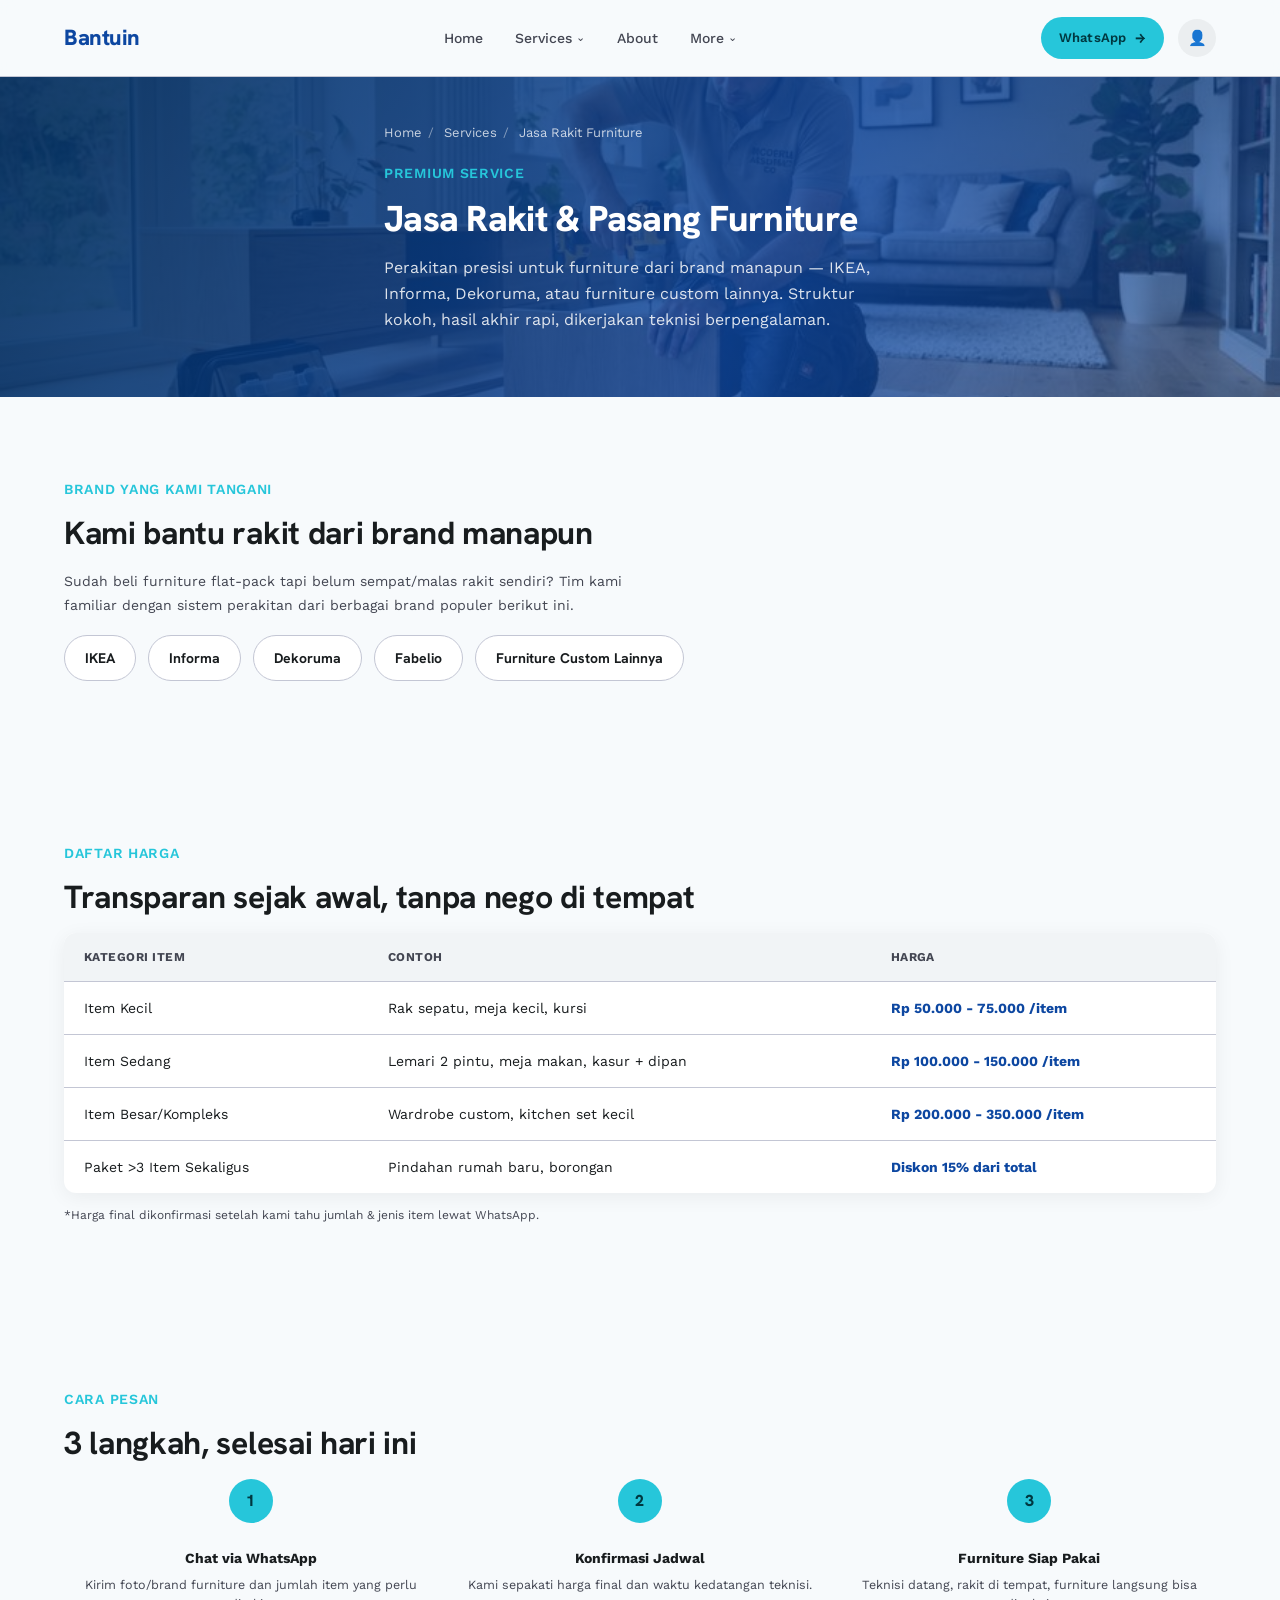
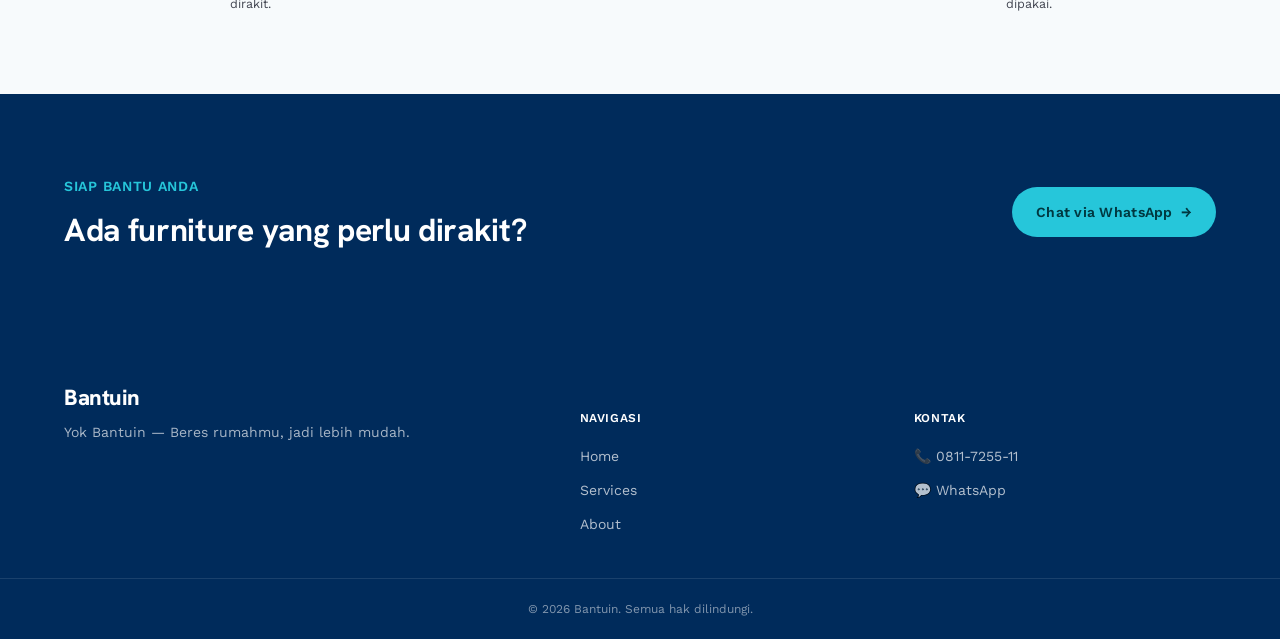
==== jasa-rakit.html @ ec438cc6 "Add files via upload" ====
<!DOCTYPE html>
<html lang="id">
<head>
<meta charset="UTF-8" />
<meta name="viewport" content="width=device-width, initial-scale=1.0" />
<title>Jasa Rakit Furniture — Bantuin</title>
<link rel="preconnect" href="https://fonts.googleapis.com" />
<link rel="preconnect" href="https://fonts.gstatic.com" crossorigin />
<link href="https://fonts.googleapis.com/css2?family=Hanken+Grotesk:wght@600;700;800&family=Work+Sans:wght@400;500;600&display=swap" rel="stylesheet" />
<link rel="stylesheet" href="css/style.css" />
</head>
<body>

<header class="header">
  <div class="container header-inner">
    <a href="index.html" class="logo">Bantuin</a>
    <nav class="nav">
      <a href="index.html#home">Home</a>
      <div class="nav-item has-dropdown">
        <a href="index.html#services">Services <span class="chev">⌄</span></a>
        <div class="dropdown-menu">
          <a href="jasa-rakit.html">🪑 Jasa Rakit</a>
          <a href="servis-ac.html">❄️ Servis AC</a>
          <a href="serba-bisa.html">🔧 Serba Bisa</a>
        </div>
      </div>
      <a href="index.html#about">About</a>
      <div class="nav-more">
        More <span class="chev">⌄</span>
      </div>
    </nav>
    <div class="header-actions">
      <a class="btn btn-wa" href="https://wa.me/62811725511" target="_blank" rel="noopener">
        WhatsApp <span class="arrow">→</span>
      </a>
      <a class="icon-btn" href="#" aria-label="Akun">👤</a>
    </div>
  </div>
</header>

<main>

  <section class="page-hero">
    <div class="page-hero-bg">
      <img src="images/rakit-furniture.jpg" alt="Teknisi Bantuin merakit furniture" />
      <div class="overlay"></div>
    </div>
    <div class="container page-hero-inner">
      <div class="breadcrumb">
        <a href="index.html">Home</a><span class="sep">/</span>
        <a href="index.html#services">Services</a><span class="sep">/</span>
        Jasa Rakit Furniture
      </div>
      <span class="eyebrow eyebrow-light">Premium Service</span>
      <h1 class="page-hero-title">Jasa Rakit &amp; Pasang Furniture</h1>
      <p class="page-hero-sub">
        Perakitan presisi untuk furniture dari brand manapun — IKEA, Informa, Dekoruma,
        atau furniture custom lainnya. Struktur kokoh, hasil akhir rapi, dikerjakan teknisi berpengalaman.
      </p>
    </div>
  </section>

  <div class="container">

    <section class="section">
      <span class="eyebrow">Brand yang Kami Tangani</span>
      <h2 class="section-title">Kami bantu rakit dari brand manapun</h2>
      <p style="font-size:14px; color:var(--on-surface-variant); max-width:560px; margin-bottom:0;">
        Sudah beli furniture flat-pack tapi belum sempat/malas rakit sendiri? Tim kami familiar
        dengan sistem perakitan dari berbagai brand populer berikut ini.
      </p>
      <div class="brand-row">
        <span class="brand-chip">IKEA</span>
        <span class="brand-chip">Informa</span>
        <span class="brand-chip">Dekoruma</span>
        <span class="brand-chip">Fabelio</span>
        <span class="brand-chip">Furniture Custom Lainnya</span>
      </div>
    </section>

    <section class="section">
      <span class="eyebrow">Daftar Harga</span>
      <h2 class="section-title">Transparan sejak awal, tanpa nego di tempat</h2>
      <table class="price-table">
        <thead>
          <tr>
            <th>Kategori Item</th>
            <th>Contoh</th>
            <th>Harga</th>
          </tr>
        </thead>
        <tbody>
          <tr>
            <td>Item Kecil</td>
            <td>Rak sepatu, meja kecil, kursi</td>
            <td class="price">Rp 50.000 - 75.000 /item</td>
          </tr>
          <tr>
            <td>Item Sedang</td>
            <td>Lemari 2 pintu, meja makan, kasur + dipan</td>
            <td class="price">Rp 100.000 - 150.000 /item</td>
          </tr>
          <tr>
            <td>Item Besar/Kompleks</td>
            <td>Wardrobe custom, kitchen set kecil</td>
            <td class="price">Rp 200.000 - 350.000 /item</td>
          </tr>
          <tr>
            <td>Paket &gt;3 Item Sekaligus</td>
            <td>Pindahan rumah baru, borongan</td>
            <td class="price">Diskon 15% dari total</td>
          </tr>
        </tbody>
      </table>
      <p style="font-size:12px; color:var(--on-surface-variant); margin-top:10px;">
        *Harga final dikonfirmasi setelah kami tahu jumlah &amp; jenis item lewat WhatsApp.
      </p>
    </section>

    <section class="section">
      <span class="eyebrow">Cara Pesan</span>
      <h2 class="section-title">3 langkah, selesai hari ini</h2>
      <div class="step-row">
        <div class="step-item">
          <div class="step-circle">1</div>
          <h5>Chat via WhatsApp</h5>
          <p>Kirim foto/brand furniture dan jumlah item yang perlu dirakit.</p>
        </div>
        <div class="step-item">
          <div class="step-circle">2</div>
          <h5>Konfirmasi Jadwal</h5>
          <p>Kami sepakati harga final dan waktu kedatangan teknisi.</p>
        </div>
        <div class="step-item">
          <div class="step-circle">3</div>
          <h5>Furniture Siap Pakai</h5>
          <p>Teknisi datang, rakit di tempat, furniture langsung bisa dipakai.</p>
        </div>
      </div>
    </section>

  </div>

    <section class="section cta-final">
      <div class="container cta-final-inner">
        <div>
          <span class="eyebrow eyebrow-light">Siap Bantu Anda</span>
          <h2 class="section-title cta-final-title">Ada furniture yang perlu dirakit?</h2>
        </div>
        <a class="btn btn-primary" href="https://wa.me/62811725511?text=Halo%20Bantuin%2C%20saya%20mau%20tanya%20jasa%20rakit%20furniture" target="_blank" rel="noopener">
          Chat via WhatsApp <span class="arrow">→</span>
        </a>
      </div>
    </section>

</main>

<footer class="footer">
  <div class="container footer-inner">
    <div class="footer-brand">
      <div class="logo logo-footer">Bantuin</div>
      <p>Yok Bantuin — Beres rumahmu, jadi lebih mudah.</p>
    </div>
    <div class="footer-col">
      <h5>Navigasi</h5>
      <a href="index.html#home">Home</a>
      <a href="index.html#services">Services</a>
      <a href="index.html#about">About</a>
    </div>
    <div class="footer-col">
      <h5>Kontak</h5>
      <a href="tel:+62811725511">📞 0811-7255-11</a>
      <a href="https://wa.me/62811725511">💬 WhatsApp</a>
    </div>
  </div>
  <div class="footer-bottom">© 2026 Bantuin. Semua hak dilindungi.</div>
</footer>

</body>
</html>
---- css/style.css ----
:root {
  /* ---- Warna (dari DESIGN.md, prose brand section) ---- */
  --primary: #0D47A1;
  --primary-dark: #002B5B;
  --on-primary: #ffffff;
  --secondary: #26C6DA;
  --on-secondary: #003840;
  --tertiary: #002B5B;
  --on-tertiary: #ffffff;
  --neutral: #F4F7F9;

  /* ---- Surface tokens (dari YAML) ---- */
  --surface: #f7fafc;
  --surface-container-lowest: #ffffff;
  --surface-container-low: #f1f4f6;
  --surface-container: #ebeef0;
  --surface-container-high: #e5e9eb;
  --on-surface: #181c1e;
  --on-surface-variant: #434652;
  --outline: #737783;
  --outline-variant: #c3c6d4;

  /* ---- Radius (dari YAML) ---- */
  --radius-sm: 0.25rem;
  --radius: 0.5rem;
  --radius-md: 0.75rem;
  --radius-lg: 1rem;
  --radius-xl: 1.5rem;
  --radius-full: 9999px;

  /* ---- Spacing (dari YAML) ---- */
  --container-max: 1280px;
  --gutter: 24px;
  --margin-desktop: 64px;
  --margin-mobile: 20px;
  --section-gap: 80px;
  --card-padding: 32px;
}

* { box-sizing: border-box; }
html { scroll-behavior: smooth; }
body {
  margin: 0;
  background: var(--surface);
  color: var(--on-surface);
  font-family: "Work Sans", sans-serif;
  font-size: 16px;
  line-height: 24px;
}
a { text-decoration: none; color: inherit; }
h1, h2, h3 { font-family: "Hanken Grotesk", sans-serif; margin: 0; }
p { margin: 0; }

.container {
  max-width: var(--container-max);
  margin: 0 auto;
  padding: 0 var(--margin-mobile);
}
@media (min-width: 900px) {
  .container { padding: 0 var(--margin-desktop); }
}

/* ---------- Eyebrow / label ---------- */
.eyebrow {
  display: inline-block;
  font-family: "Work Sans", sans-serif;
  font-size: 14px;
  font-weight: 600;
  letter-spacing: 0.05em;
  text-transform: uppercase;
  color: var(--secondary);
  margin-bottom: 12px;
}
.eyebrow-light { color: var(--secondary); }

.accent { color: var(--secondary); }

.section-title {
  font-size: 32px;
  font-weight: 700;
  line-height: 40px;
  letter-spacing: -0.01em;
  color: var(--on-surface);
  margin-bottom: 16px;
  max-width: 640px;
}

/* ---------- Buttons ---------- */
.btn {
  display: inline-flex;
  align-items: center;
  gap: 8px;
  padding: 13px 24px;
  border-radius: var(--radius-full);
  font-family: "Work Sans", sans-serif;
  font-weight: 600;
  font-size: 14px;
  letter-spacing: 0.02em;
  white-space: nowrap;
  border: none;
  cursor: pointer;
}
.btn-primary {
  background: var(--secondary);
  color: var(--on-secondary);
}
.btn-primary:hover { filter: brightness(0.95); }
.btn-outline-light {
  background: transparent;
  border: 1.5px solid rgba(255,255,255,0.5);
  color: #fff;
}
.btn-outline-light:hover { background: rgba(255,255,255,0.1); }
.btn-wa {
  background: var(--secondary);
  color: var(--on-secondary);
  padding: 9px 18px;
  font-size: 13px;
}
.icon-btn {
  width: 38px; height: 38px;
  border-radius: 50%;
  background: var(--surface-container);
  display: flex; align-items: center; justify-content: center;
  font-size: 15px;
}
.arrow { font-size: 14px; }
.chev { font-size: 11px; }

/* ---------- Header ---------- */
.header {
  position: sticky;
  top: 0;
  z-index: 100;
  background: rgba(247, 250, 252, 0.9);
  backdrop-filter: blur(8px);
  border-bottom: 1px solid var(--outline-variant);
}
.header-inner {
  display: flex;
  align-items: center;
  justify-content: space-between;
  height: 76px;
  gap: 20px;
}
.logo {
  font-family: "Hanken Grotesk", sans-serif;
  font-weight: 800;
  font-size: 22px;
  color: var(--primary);
  letter-spacing: -0.02em;
}
.nav {
  display: flex;
  align-items: center;
  gap: 32px;
  font-size: 14px;
  font-weight: 500;
  color: var(--on-surface-variant);
}
.nav-item { position: relative; }
.nav-item > a { display: flex; align-items: center; gap: 4px; }
.dropdown-menu {
  position: absolute;
  top: calc(100% + 14px);
  left: 50%;
  transform: translateX(-50%) translateY(4px);
  background: var(--surface-container-lowest);
  border-radius: var(--radius-md);
  box-shadow: 0 4px 20px rgba(0,0,0,0.12);
  min-width: 170px;
  padding: 8px;
  opacity: 0;
  visibility: hidden;
  transition: opacity 0.15s ease, transform 0.15s ease, visibility 0.15s;
  z-index: 200;
}
.nav-item.has-dropdown:hover .dropdown-menu,
.nav-item.has-dropdown:focus-within .dropdown-menu {
  opacity: 1;
  visibility: visible;
  transform: translateX(-50%) translateY(0);
}
.dropdown-menu a {
  display: flex;
  align-items: center;
  gap: 8px;
  padding: 9px 12px;
  border-radius: var(--radius-sm);
  font-size: 13.5px;
  color: var(--on-surface-variant);
  white-space: nowrap;
}
.dropdown-menu a:hover {
  background: var(--surface-container);
  color: var(--primary);
}
.nav-more { display: flex; align-items: center; gap: 4px; cursor: pointer; }
.header-actions { display: flex; align-items: center; gap: 14px; }

/* ---------- Hero ---------- */
.hero {
  position: relative;
  padding: 72px 0 120px;
}
.hero-bg {
  position: absolute;
  inset: 0;
  z-index: 0;
  overflow: hidden;
}
.hero-bg-photo {
  width: 100%;
  height: 100%;
  object-fit: cover;
  display: block;
}
.hero-bg-overlay {
  position: absolute;
  inset: 0;
  background:
    linear-gradient(120deg, rgba(0,43,91,0.94) 0%, rgba(13,71,161,0.85) 55%, rgba(13,71,161,0.55) 100%),
    repeating-linear-gradient(115deg, rgba(255,255,255,0.03) 0 2px, transparent 2px 60px);
}
.hero-inner { position: relative; z-index: 1; }
.hero-copy { max-width: 620px; }
.hero-title {
  font-size: 48px;
  font-weight: 800;
  line-height: 56px;
  letter-spacing: -0.02em;
  color: #fff;
  margin-bottom: 20px;
}
.hero-sub {
  font-family: "Work Sans", sans-serif;
  font-size: 18px;
  line-height: 28px;
  color: rgba(255,255,255,0.82);
  max-width: 480px;
  margin-bottom: 32px;
}
.hero-actions { display: flex; gap: 14px; flex-wrap: wrap; }

.hero-badge {
  position: absolute;
  z-index: 2;
  right: var(--margin-mobile);
  bottom: -30px;
  background: var(--surface-container-lowest);
  border-radius: var(--radius-lg);
  box-shadow: 0 4px 20px rgba(0,0,0,0.10);
  padding: 16px 22px;
  display: flex;
  align-items: center;
  gap: 12px;
}
@media (min-width: 900px) {
  .hero-badge { right: var(--margin-desktop); }
}
.badge-icon {
  width: 34px; height: 34px;
  border-radius: 50%;
  background: var(--secondary);
  color: var(--on-secondary);
  display: flex; align-items: center; justify-content: center;
  font-size: 15px; font-weight: 700;
}
.badge-title { font-family: "Hanken Grotesk", sans-serif; font-weight: 700; font-size: 16px; color: var(--on-surface); }
.badge-sub { font-size: 12px; color: var(--on-surface-variant); }

/* ---------- Tagline banner ---------- */
.tagline-banner {
  background: var(--primary);
  padding: 22px 0;
  margin-top: 30px;
}
.tagline-banner p {
  color: #fff;
  font-family: "Hanken Grotesk", sans-serif;
  font-size: 20px;
  font-weight: 600;
  text-align: center;
}
.tagline-banner strong { color: var(--secondary); }

/* ---------- Sections ---------- */
.section { padding: var(--section-gap) 0; }

/* ---------- Service cards ---------- */
.service-grid {
  display: grid;
  grid-template-columns: repeat(3, 1fr);
  gap: var(--gutter);
  margin-top: 40px;
}
.service-card {
  position: relative;
  background: var(--surface-container-lowest);
  border-radius: var(--radius-lg);
  overflow: hidden;
  box-shadow: 0 4px 20px rgba(0,0,0,0.06);
  scroll-margin-top: 96px;
}
.card-watermark {
  position: absolute;
  top: -18px; right: 6px;
  font-family: "Hanken Grotesk", sans-serif;
  font-size: 96px;
  font-weight: 800;
  color: var(--surface-container);
  z-index: 0;
  line-height: 1;
  user-select: none;
}
.card-media {
  position: relative;
  height: 160px;
  background: linear-gradient(135deg, var(--tertiary), var(--primary));
  overflow: hidden;
}
.media-icon { font-size: 44px; display: flex; align-items: center; justify-content: center; height: 100%; }
.card-photo {
  width: 100%;
  height: 100%;
  object-fit: cover;
  display: block;
}
.chip {
  position: absolute;
  top: 14px; left: 14px;
  font-size: 11px;
  font-weight: 600;
  letter-spacing: 0.03em;
  text-transform: uppercase;
  padding: 5px 12px;
  border-radius: var(--radius-full);
}
.chip-premium { background: var(--secondary); color: var(--on-secondary); }
.chip-priority { background: #fff; color: var(--primary); }
.chip-versatile { background: rgba(255,255,255,0.2); color: #fff; border: 1px solid rgba(255,255,255,0.4); }

.card-body { position: relative; z-index: 1; padding: var(--card-padding); }
.card-num {
  font-family: "Hanken Grotesk", sans-serif;
  font-size: 13px;
  font-weight: 700;
  color: var(--secondary);
  margin-bottom: 6px;
}
.card-body h3 {
  font-size: 20px;
  font-weight: 700;
  line-height: 28px;
  margin-bottom: 10px;
  color: var(--on-surface);
}
.card-body p {
  font-size: 14px;
  line-height: 20px;
  color: var(--on-surface-variant);
  margin-bottom: 18px;
}
.learn-more {
  font-size: 14px;
  font-weight: 600;
  color: var(--primary);
  display: inline-flex;
  align-items: center;
  gap: 6px;
}

/* ---------- About ---------- */
.about-grid {
  display: grid;
  grid-template-columns: 0.85fr 1.15fr;
  gap: 56px;
  align-items: center;
}
.about-media {
  position: relative;
  background: var(--surface-container-high);
  border-radius: var(--radius-lg);
  aspect-ratio: 4 / 3;
  overflow: hidden;
}
.about-photo {
  width: 100%;
  height: 100%;
  object-fit: cover;
  display: block;
}
.about-caption {
  position: absolute;
  left: 16px; bottom: 16px;
  background: var(--surface-container-lowest);
  padding: 8px 14px;
  border-radius: var(--radius);
  font-size: 12px;
  font-weight: 600;
  color: var(--on-surface);
  box-shadow: 0 2px 10px rgba(0,0,0,0.08);
}
.about-copy .body-lg {
  font-size: 18px;
  line-height: 28px;
  color: var(--on-surface-variant);
  margin-bottom: 32px;
}
.about-stats {
  display: flex;
  gap: 40px;
}
.stat-num {
  font-family: "Hanken Grotesk", sans-serif;
  font-size: 28px;
  font-weight: 800;
  color: var(--primary);
}
.stat-label { font-size: 13px; color: var(--on-surface-variant); margin-top: 4px; }

/* ---------- CTA final ---------- */
.cta-final { background: var(--tertiary); }
.cta-final-inner {
  display: flex;
  align-items: center;
  justify-content: space-between;
  flex-wrap: wrap;
  gap: 24px;
}
.cta-final-title { color: #fff; margin-bottom: 0; }

/* ---------- Footer ---------- */
.footer {
  background: var(--primary-dark);
  color: rgba(255,255,255,0.75);
  padding-top: 56px;
}
.footer-inner {
  display: grid;
  grid-template-columns: 1.6fr 1fr 1fr;
  gap: 32px;
  padding-bottom: 32px;
}
.logo-footer { color: #fff; margin-bottom: 10px; }
.footer-brand p { font-size: 14px; color: rgba(255,255,255,0.65); }
.footer-col h5 {
  font-family: "Work Sans", sans-serif;
  font-size: 12px;
  font-weight: 600;
  letter-spacing: 0.05em;
  text-transform: uppercase;
  color: #fff;
  margin-bottom: 14px;
}
.footer-col a {
  display: block;
  font-size: 14px;
  margin-bottom: 10px;
  color: rgba(255,255,255,0.7);
}
.footer-bottom {
  border-top: 1px solid rgba(255,255,255,0.1);
  text-align: center;
  font-size: 12px;
  padding: 18px;
  color: rgba(255,255,255,0.5);
}

/* ---------- Responsive ---------- */
@media (max-width: 900px) {
  .nav { display: none; }
  .hero-title { font-size: 28px; line-height: 36px; }
  .hero-sub { font-size: 16px; line-height: 24px; }
  .service-grid { grid-template-columns: 1fr; }
  .about-grid { grid-template-columns: 1fr; }
  .footer-inner { grid-template-columns: 1fr; }
  .hero-badge { position: static; margin: 32px var(--margin-mobile) 0; }
  .hero { padding-bottom: 60px; }
}

/* ---------- Halaman Detail Layanan ---------- */
.breadcrumb {
  font-size: 13px;
  color: rgba(255,255,255,0.75);
  margin-bottom: 16px;
}
.breadcrumb a { color: rgba(255,255,255,0.75); }
.breadcrumb a:hover { color: #fff; }
.breadcrumb .sep { margin: 0 6px; opacity: 0.6; }

.page-hero {
  position: relative;
  padding: 44px 0 64px;
}
.page-hero-bg {
  position: absolute;
  inset: 0;
  z-index: 0;
  overflow: hidden;
}
.page-hero-bg img {
  width: 100%; height: 100%;
  object-fit: cover;
  display: block;
}
.page-hero-bg .overlay {
  position: absolute; inset: 0;
  background: linear-gradient(120deg, rgba(0,43,91,0.92) 0%, rgba(13,71,161,0.82) 60%, rgba(13,71,161,0.5) 100%);
}
.page-hero-inner { position: relative; z-index: 1; max-width: 640px; }
.page-hero-title {
  font-size: 36px;
  font-weight: 800;
  line-height: 44px;
  letter-spacing: -0.02em;
  color: #fff;
  margin-bottom: 14px;
}
.page-hero-sub {
  font-size: 16px;
  line-height: 26px;
  color: rgba(255,255,255,0.85);
}

/* Brand chips (jasa rakit furniture) */
.brand-row { display: flex; flex-wrap: wrap; gap: 12px; margin-top: 18px; }
.brand-chip {
  background: var(--surface-container-lowest);
  border: 1px solid var(--outline-variant);
  border-radius: var(--radius-full);
  padding: 10px 20px;
  font-family: "Hanken Grotesk", sans-serif;
  font-weight: 700;
  font-size: 14px;
  color: var(--on-surface);
}

/* Tabel harga */
.price-table {
  width: 100%;
  border-collapse: collapse;
  background: var(--surface-container-lowest);
  border-radius: var(--radius-md);
  overflow: hidden;
  box-shadow: 0 4px 20px rgba(0,0,0,0.06);
}
.price-table th {
  text-align: left;
  font-size: 12px;
  text-transform: uppercase;
  letter-spacing: 0.04em;
  color: var(--on-surface-variant);
  background: var(--surface-container-low);
  padding: 12px 20px;
}
.price-table td {
  padding: 14px 20px;
  font-size: 14px;
  border-top: 1px solid var(--outline-variant);
  color: var(--on-surface);
}
.price-table td.price { font-weight: 700; color: var(--primary); white-space: nowrap; }

/* Grid sub-layanan (jasa serba bisa) */
.subservice-grid {
  display: grid;
  grid-template-columns: repeat(3, 1fr);
  gap: 14px;
}
.subservice-card {
  background: var(--surface-container-lowest);
  border: 1px solid var(--outline-variant);
  border-radius: var(--radius-md);
  padding: 20px;
}
.subservice-icon { font-size: 26px; margin-bottom: 10px; }
.subservice-card h4 { font-size: 15px; font-weight: 700; margin-bottom: 6px; color: var(--on-surface); }
.subservice-card p { font-size: 12.5px; color: var(--on-surface-variant); line-height: 1.5; margin-bottom: 10px; }
.subservice-price { font-size: 13px; font-weight: 700; color: var(--primary); }

/* Steps "cara pesan" */
.step-row { display: grid; grid-template-columns: repeat(3, 1fr); gap: 16px; }
.step-item { text-align: center; }
.step-circle {
  width: 44px; height: 44px;
  border-radius: 50%;
  background: var(--secondary);
  color: var(--on-secondary);
  display: flex; align-items: center; justify-content: center;
  font-family: "Hanken Grotesk", sans-serif;
  font-weight: 800;
  font-size: 16px;
  margin: 0 auto 12px;
}
.step-item h5 { font-size: 14px; font-weight: 700; margin-bottom: 6px; }
.step-item p { font-size: 12.5px; color: var(--on-surface-variant); line-height: 1.5; }

@media (max-width: 900px) {
  .subservice-grid { grid-template-columns: 1fr 1fr; }
  .step-row { grid-template-columns: 1fr; }
  .page-hero-title { font-size: 28px; line-height: 36px; }
}
@media (max-width: 600px) {
  .subservice-grid { grid-template-columns: 1fr; }
}
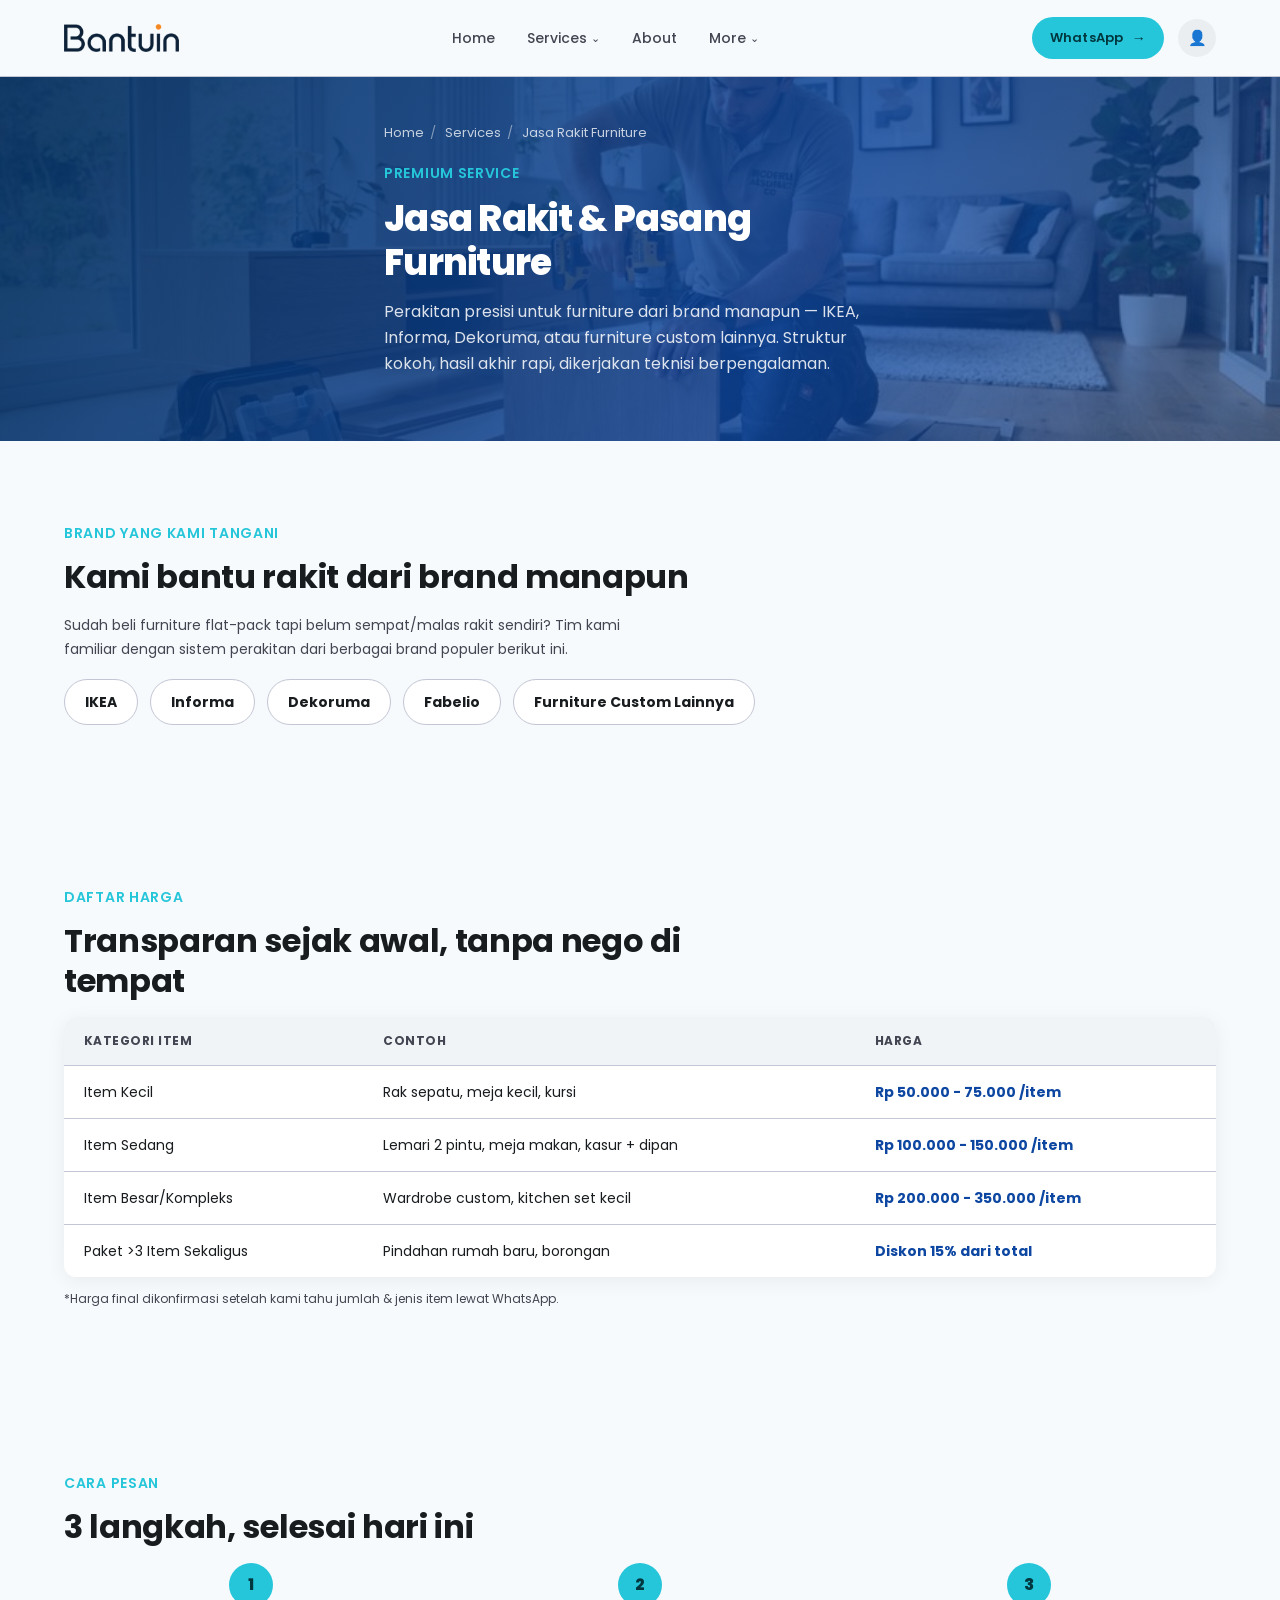
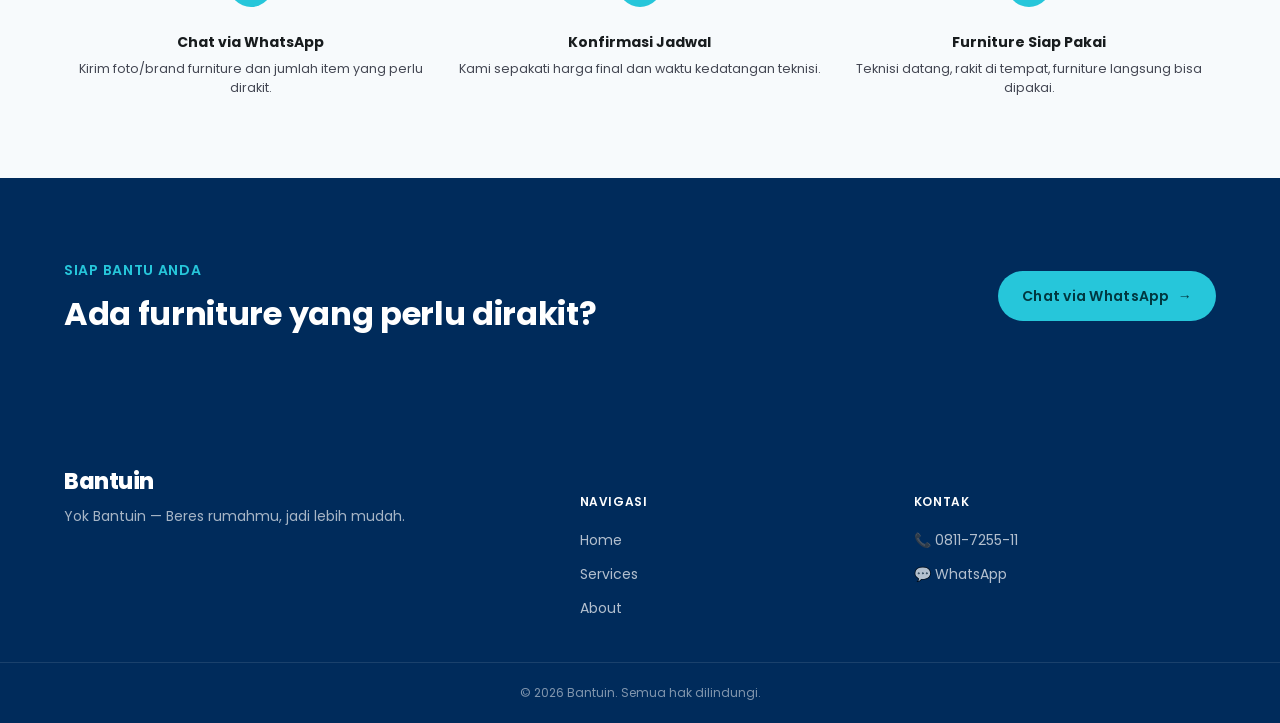
==== commit 86d58a71: "Add files via upload" ====
--- a/jasa-rakit.html
+++ b/jasa-rakit.html
@@ -6,14 +6,14 @@
 <title>Jasa Rakit Furniture — Bantuin</title>
 <link rel="preconnect" href="https://fonts.googleapis.com" />
 <link rel="preconnect" href="https://fonts.gstatic.com" crossorigin />
-<link href="https://fonts.googleapis.com/css2?family=Hanken+Grotesk:wght@600;700;800&family=Work+Sans:wght@400;500;600&display=swap" rel="stylesheet" />
+<link href="https://fonts.googleapis.com/css2?family=Poppins:wght@400;500;600;700;800&display=swap" rel="stylesheet" />
 <link rel="stylesheet" href="css/style.css" />
 </head>
 <body>
 
 <header class="header">
   <div class="container header-inner">
-    <a href="index.html" class="logo">Bantuin</a>
+    <a href="index.html" class="logo"><img src="images/logo-bantuin.png" alt="Bantuin" class="logo-img" /></a>
     <nav class="nav">
       <a href="index.html#home">Home</a>
       <div class="nav-item has-dropdown">
--- a/css/style.css
+++ b/css/style.css
@@ -43,12 +43,12 @@
   margin: 0;
   background: var(--surface);
   color: var(--on-surface);
-  font-family: "Work Sans", sans-serif;
+  font-family: "Poppins", sans-serif;
   font-size: 16px;
   line-height: 24px;
 }
 a { text-decoration: none; color: inherit; }
-h1, h2, h3 { font-family: "Hanken Grotesk", sans-serif; margin: 0; }
+h1, h2, h3 { font-family: "Poppins", sans-serif; margin: 0; }
 p { margin: 0; }
 
 .container {
@@ -63,7 +63,7 @@
 /* ---------- Eyebrow / label ---------- */
 .eyebrow {
   display: inline-block;
-  font-family: "Work Sans", sans-serif;
+  font-family: "Poppins", sans-serif;
   font-size: 14px;
   font-weight: 600;
   letter-spacing: 0.05em;
@@ -92,7 +92,7 @@
   gap: 8px;
   padding: 13px 24px;
   border-radius: var(--radius-full);
-  font-family: "Work Sans", sans-serif;
+  font-family: "Poppins", sans-serif;
   font-weight: 600;
   font-size: 14px;
   letter-spacing: 0.02em;
@@ -144,11 +144,18 @@
   gap: 20px;
 }
 .logo {
-  font-family: "Hanken Grotesk", sans-serif;
+  font-family: "Poppins", sans-serif;
   font-weight: 800;
   font-size: 22px;
   color: var(--primary);
   letter-spacing: -0.02em;
+  display: flex;
+  align-items: center;
+}
+.logo-img {
+  height: 28px;
+  width: auto;
+  display: block;
 }
 .nav {
   display: flex;
@@ -201,7 +208,7 @@
 /* ---------- Hero ---------- */
 .hero {
   position: relative;
-  padding: 72px 0 120px;
+  padding: 56px 0 64px;
 }
 .hero-bg {
   position: absolute;
@@ -233,7 +240,7 @@
   margin-bottom: 20px;
 }
 .hero-sub {
-  font-family: "Work Sans", sans-serif;
+  font-family: "Poppins", sans-serif;
   font-size: 18px;
   line-height: 28px;
   color: rgba(255,255,255,0.82);
@@ -246,11 +253,14 @@
   position: absolute;
   z-index: 2;
   right: var(--margin-mobile);
-  bottom: -30px;
-  background: var(--surface-container-lowest);
-  border-radius: var(--radius-lg);
-  box-shadow: 0 4px 20px rgba(0,0,0,0.10);
-  padding: 16px 22px;
+  bottom: -26px;
+  background: rgba(15, 25, 40, 0.55);
+  backdrop-filter: blur(10px);
+  -webkit-backdrop-filter: blur(10px);
+  border: 1px solid rgba(255,255,255,0.14);
+  border-radius: var(--radius-md);
+  box-shadow: 0 4px 20px rgba(0,0,0,0.18);
+  padding: 14px 18px;
   display: flex;
   align-items: center;
   gap: 12px;
@@ -259,25 +269,24 @@
   .hero-badge { right: var(--margin-desktop); }
 }
 .badge-icon {
-  width: 34px; height: 34px;
-  border-radius: 50%;
+  width: 32px; height: 32px;
+  border-radius: var(--radius-sm);
   background: var(--secondary);
   color: var(--on-secondary);
   display: flex; align-items: center; justify-content: center;
-  font-size: 15px; font-weight: 700;
-}
-.badge-title { font-family: "Hanken Grotesk", sans-serif; font-weight: 700; font-size: 16px; color: var(--on-surface); }
-.badge-sub { font-size: 12px; color: var(--on-surface-variant); }
+  font-size: 14px; font-weight: 700;
+}
+.badge-title { font-family: "Poppins", sans-serif; font-weight: 700; font-size: 16px; color: #fff; }
+.badge-sub { font-size: 12px; color: rgba(255,255,255,0.75); }
 
 /* ---------- Tagline banner ---------- */
 .tagline-banner {
   background: var(--primary);
   padding: 22px 0;
-  margin-top: 30px;
 }
 .tagline-banner p {
   color: #fff;
-  font-family: "Hanken Grotesk", sans-serif;
+  font-family: "Poppins", sans-serif;
   font-size: 20px;
   font-weight: 600;
   text-align: center;
@@ -286,6 +295,7 @@
 
 /* ---------- Sections ---------- */
 .section { padding: var(--section-gap) 0; }
+.services { padding-top: 36px; }
 
 /* ---------- Service cards ---------- */
 .service-grid {
@@ -305,7 +315,7 @@
 .card-watermark {
   position: absolute;
   top: -18px; right: 6px;
-  font-family: "Hanken Grotesk", sans-serif;
+  font-family: "Poppins", sans-serif;
   font-size: 96px;
   font-weight: 800;
   color: var(--surface-container);
@@ -337,12 +347,12 @@
   border-radius: var(--radius-full);
 }
 .chip-premium { background: var(--secondary); color: var(--on-secondary); }
-.chip-priority { background: #fff; color: var(--primary); }
-.chip-versatile { background: rgba(255,255,255,0.2); color: #fff; border: 1px solid rgba(255,255,255,0.4); }
+.chip-priority { background: rgba(15,25,40,0.82); color: #fff; }
+.chip-versatile { background: rgba(15,25,40,0.82); color: #fff; }
 
 .card-body { position: relative; z-index: 1; padding: var(--card-padding); }
 .card-num {
-  font-family: "Hanken Grotesk", sans-serif;
+  font-family: "Poppins", sans-serif;
   font-size: 13px;
   font-weight: 700;
   color: var(--secondary);
@@ -412,7 +422,7 @@
   gap: 40px;
 }
 .stat-num {
-  font-family: "Hanken Grotesk", sans-serif;
+  font-family: "Poppins", sans-serif;
   font-size: 28px;
   font-weight: 800;
   color: var(--primary);
@@ -445,7 +455,7 @@
 .logo-footer { color: #fff; margin-bottom: 10px; }
 .footer-brand p { font-size: 14px; color: rgba(255,255,255,0.65); }
 .footer-col h5 {
-  font-family: "Work Sans", sans-serif;
+  font-family: "Poppins", sans-serif;
   font-size: 12px;
   font-weight: 600;
   letter-spacing: 0.05em;
@@ -530,7 +540,7 @@
   border: 1px solid var(--outline-variant);
   border-radius: var(--radius-full);
   padding: 10px 20px;
-  font-family: "Hanken Grotesk", sans-serif;
+  font-family: "Poppins", sans-serif;
   font-weight: 700;
   font-size: 14px;
   color: var(--on-surface);
@@ -588,7 +598,7 @@
   background: var(--secondary);
   color: var(--on-secondary);
   display: flex; align-items: center; justify-content: center;
-  font-family: "Hanken Grotesk", sans-serif;
+  font-family: "Poppins", sans-serif;
   font-weight: 800;
   font-size: 16px;
   margin: 0 auto 12px;
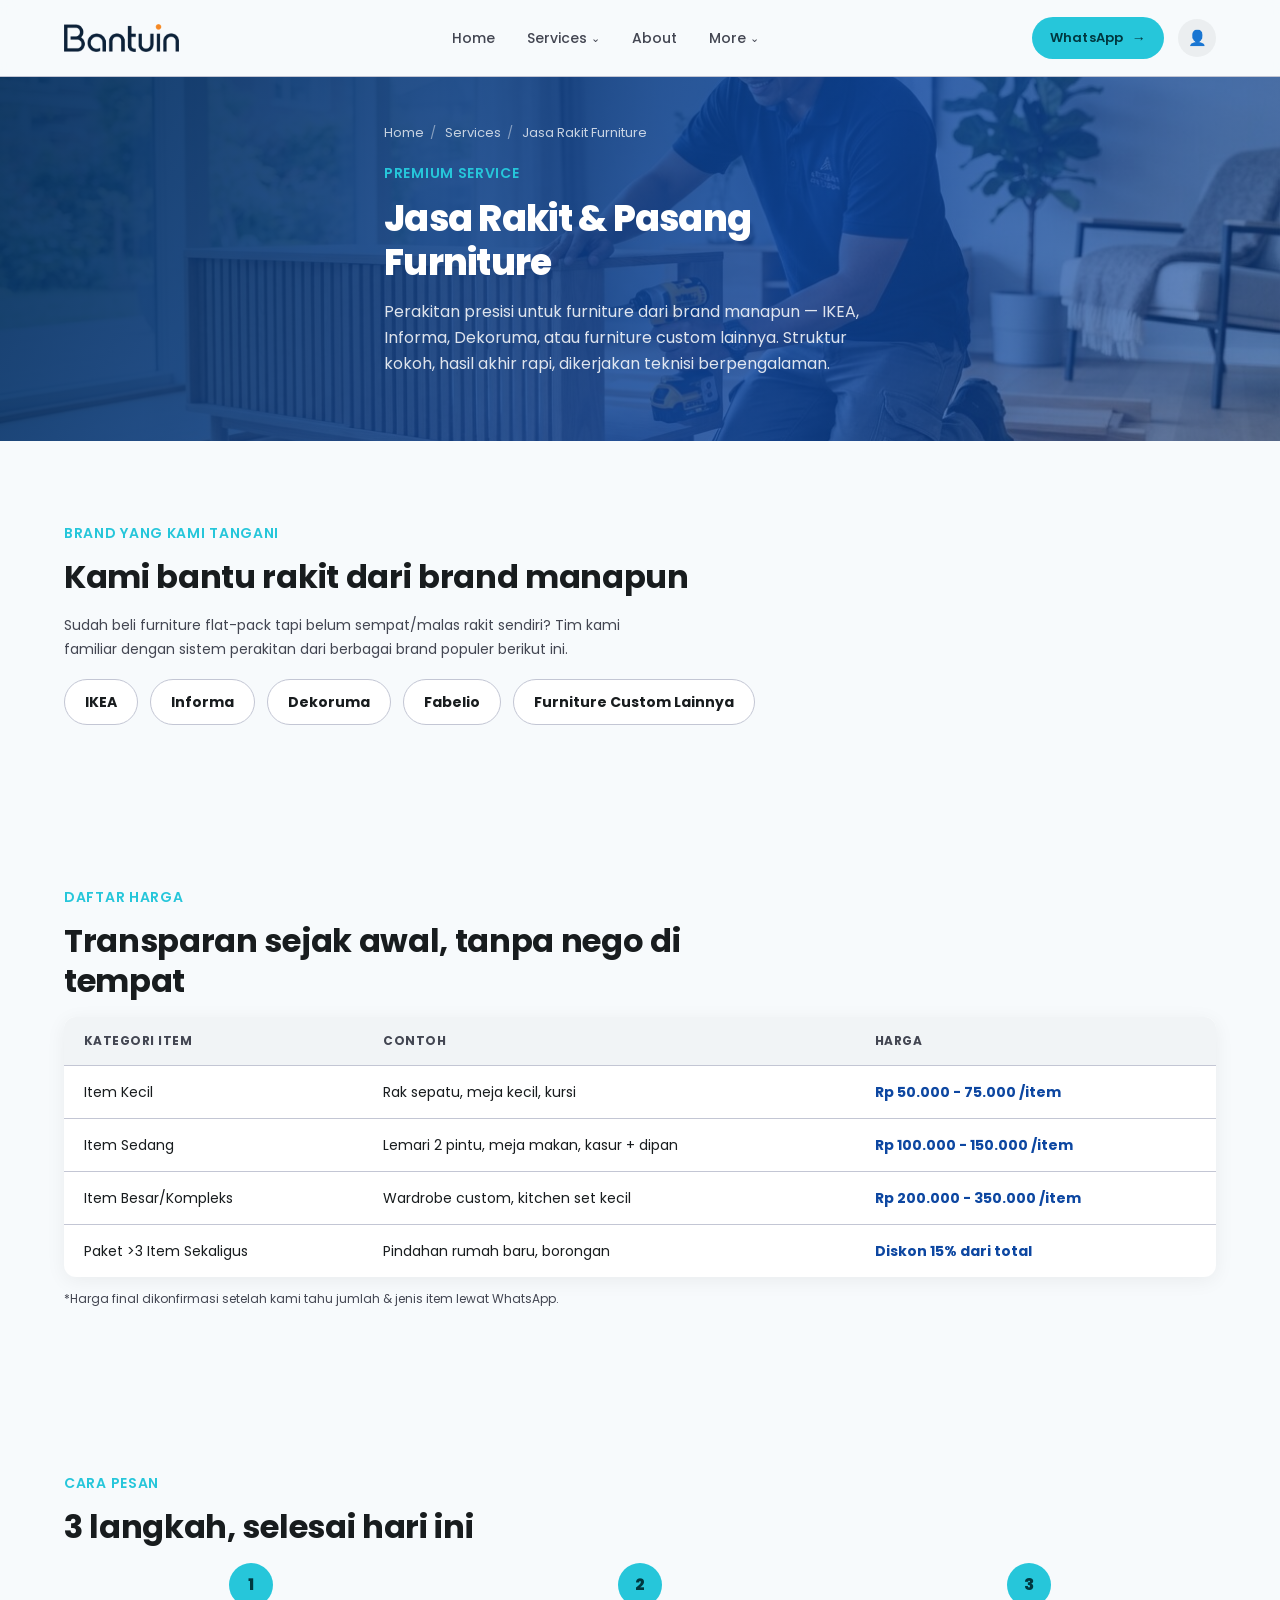
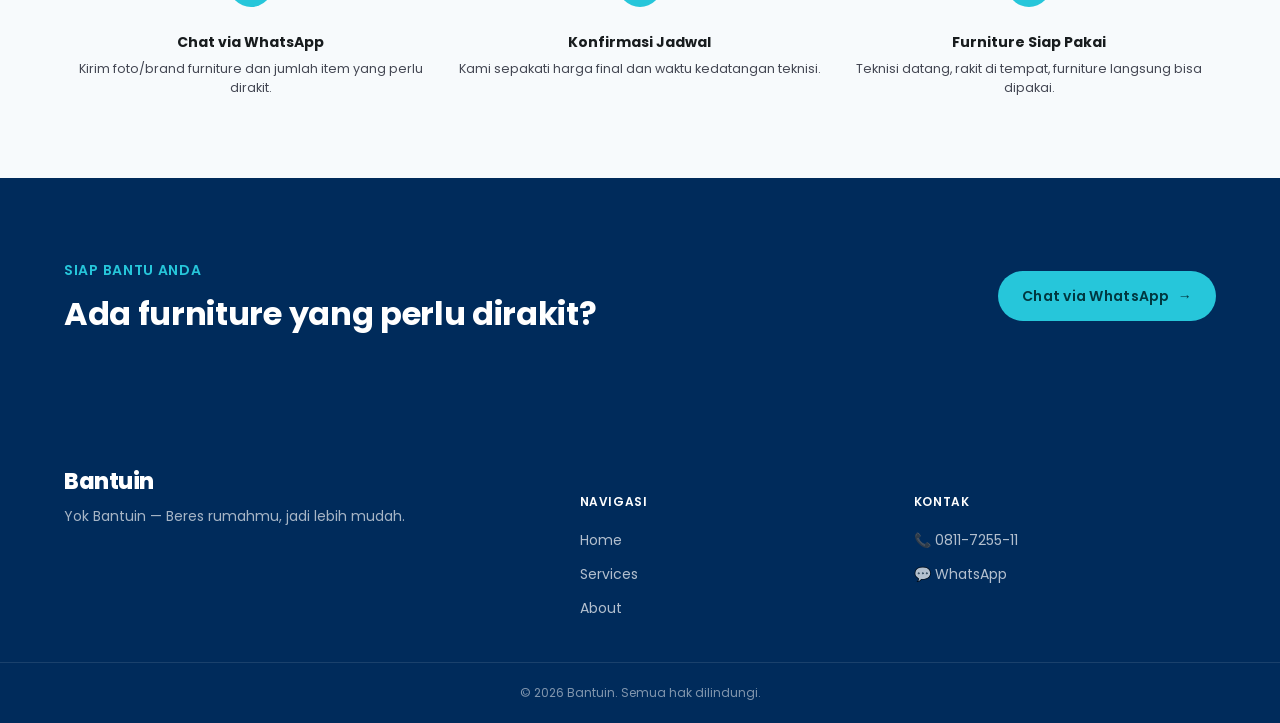
==== commit 39ce8bec: "Add files via upload" ====
--- a/jasa-rakit.html
+++ b/jasa-rakit.html
@@ -4,9 +4,17 @@
 <meta charset="UTF-8" />
 <meta name="viewport" content="width=device-width, initial-scale=1.0" />
 <title>Jasa Rakit Furniture — Bantuin</title>
+<meta name="description" content="Jasa rakit & pasang furniture presisi untuk brand apapun (IKEA, Informa, Dekoruma, Fabelio) di BSD & Tangerang. Harga mulai Rp50rb, teknisi berpengalaman." />
 <link rel="preconnect" href="https://fonts.googleapis.com" />
 <link rel="preconnect" href="https://fonts.gstatic.com" crossorigin />
 <link href="https://fonts.googleapis.com/css2?family=Poppins:wght@400;500;600;700;800&display=swap" rel="stylesheet" />
+<link rel="icon" type="image/x-icon" href="/favicon.ico" />
+<link rel="icon" type="image/png" sizes="16x16" href="/favicon-16x16.png" />
+<link rel="icon" type="image/png" sizes="32x32" href="/favicon-32x32.png" />
+<link rel="apple-touch-icon" sizes="180x180" href="/apple-touch-icon.png" />
+<link rel="icon" type="image/png" sizes="192x192" href="/android-chrome-192x192.png" />
+<link rel="icon" type="image/png" sizes="512x512" href="/android-chrome-512x512.png" />
+<link rel="manifest" href="/site.webmanifest" />
 <link rel="stylesheet" href="css/style.css" />
 </head>
 <body>
--- a/css/style.css
+++ b/css/style.css
@@ -389,45 +389,106 @@
 }
 .about-media {
   position: relative;
-  background: var(--surface-container-high);
+}
+.about-dots {
+  position: absolute;
+  top: -22px;
+  left: -22px;
+  width: 88px;
+  height: 56px;
+  background-image: radial-gradient(circle, var(--outline-variant) 1.6px, transparent 1.6px);
+  background-size: 12px 12px;
+  z-index: 0;
+}
+.about-photo {
+  position: relative;
+  z-index: 1;
+  width: 100%;
+  aspect-ratio: 4 / 5;
+  object-fit: cover;
   border-radius: var(--radius-lg);
-  aspect-ratio: 4 / 3;
-  overflow: hidden;
-}
-.about-photo {
-  width: 100%;
-  height: 100%;
-  object-fit: cover;
   display: block;
+  box-shadow: 0 10px 30px rgba(0,0,0,0.08);
 }
 .about-caption {
   position: absolute;
-  left: 16px; bottom: 16px;
+  z-index: 2;
+  left: 20px; top: 20px;
   background: var(--surface-container-lowest);
-  padding: 8px 14px;
+  padding: 9px 16px;
   border-radius: var(--radius);
   font-size: 12px;
   font-weight: 600;
-  color: var(--on-surface);
-  box-shadow: 0 2px 10px rgba(0,0,0,0.08);
+  box-shadow: 0 4px 14px rgba(0,0,0,0.12);
+  max-width: 75%;
+  line-height: 1.4;
+}
+.about-stat-badge {
+  position: absolute;
+  z-index: 2;
+  right: -18px;
+  bottom: -18px;
+  background: var(--secondary);
+  color: var(--on-secondary);
+  border-radius: var(--radius-lg);
+  padding: 20px 24px;
+  box-shadow: 0 10px 30px rgba(0,0,0,0.2);
+}
+.about-stat-num {
+  font-family: "Poppins", sans-serif;
+  font-size: 30px;
+  font-weight: 800;
+  line-height: 1;
+  margin-bottom: 6px;
+}
+.about-stat-label {
+  font-size: 11.5px;
+  font-weight: 700;
+  text-transform: uppercase;
+  letter-spacing: 0.03em;
+  line-height: 1.35;
 }
 .about-copy .body-lg {
   font-size: 18px;
   line-height: 28px;
   color: var(--on-surface-variant);
-  margin-bottom: 32px;
-}
-.about-stats {
-  display: flex;
-  gap: 40px;
-}
-.stat-num {
-  font-family: "Poppins", sans-serif;
-  font-size: 28px;
-  font-weight: 800;
-  color: var(--primary);
-}
-.stat-label { font-size: 13px; color: var(--on-surface-variant); margin-top: 4px; }
+  margin-bottom: 28px;
+}
+.eyebrow-dash {
+  display: inline-block;
+  width: 20px;
+  height: 2px;
+  background: var(--secondary);
+  margin-right: 8px;
+  vertical-align: middle;
+}
+.about-title { margin-bottom: 18px; }
+.about-title-italic { font-style: italic; }
+
+.feature-list {
+  display: flex;
+  flex-direction: column;
+  gap: 20px;
+  margin-bottom: 30px;
+}
+.feature-item {
+  display: flex;
+  gap: 14px;
+  align-items: flex-start;
+}
+.feature-icon {
+  width: 40px; height: 40px;
+  border-radius: 50%;
+  background: var(--surface-container-high);
+  display: flex; align-items: center; justify-content: center;
+  font-size: 17px;
+  flex-shrink: 0;
+}
+.feature-item h4 { font-size: 14px; font-weight: 700; margin-bottom: 4px; color: var(--on-surface); }
+.feature-item p { font-size: 13px; color: var(--on-surface-variant); line-height: 1.5; margin: 0; }
+
+.btn-dark { background: var(--tertiary); color: #fff; }
+.btn-dark:hover { background: var(--primary-dark); }
 
 /* ---------- CTA final ---------- */
 .cta-final { background: var(--tertiary); }
@@ -582,9 +643,20 @@
   background: var(--surface-container-lowest);
   border: 1px solid var(--outline-variant);
   border-radius: var(--radius-md);
-  padding: 20px;
-}
-.subservice-icon { font-size: 26px; margin-bottom: 10px; }
+  overflow: hidden;
+}
+.subservice-photo {
+  width: 100%;
+  aspect-ratio: 4 / 3;
+  background: var(--surface-container-low);
+  display: flex;
+  align-items: center;
+  justify-content: center;
+  overflow: hidden;
+}
+.subservice-photo img { width: 100%; height: 100%; object-fit: cover; display: block; }
+.subservice-photo img.icon-fit { object-fit: contain; padding: 24px; }
+.subservice-card-body { padding: 16px 18px 20px; }
 .subservice-card h4 { font-size: 15px; font-weight: 700; margin-bottom: 6px; color: var(--on-surface); }
 .subservice-card p { font-size: 12.5px; color: var(--on-surface-variant); line-height: 1.5; margin-bottom: 10px; }
 .subservice-price { font-size: 13px; font-weight: 700; color: var(--primary); }
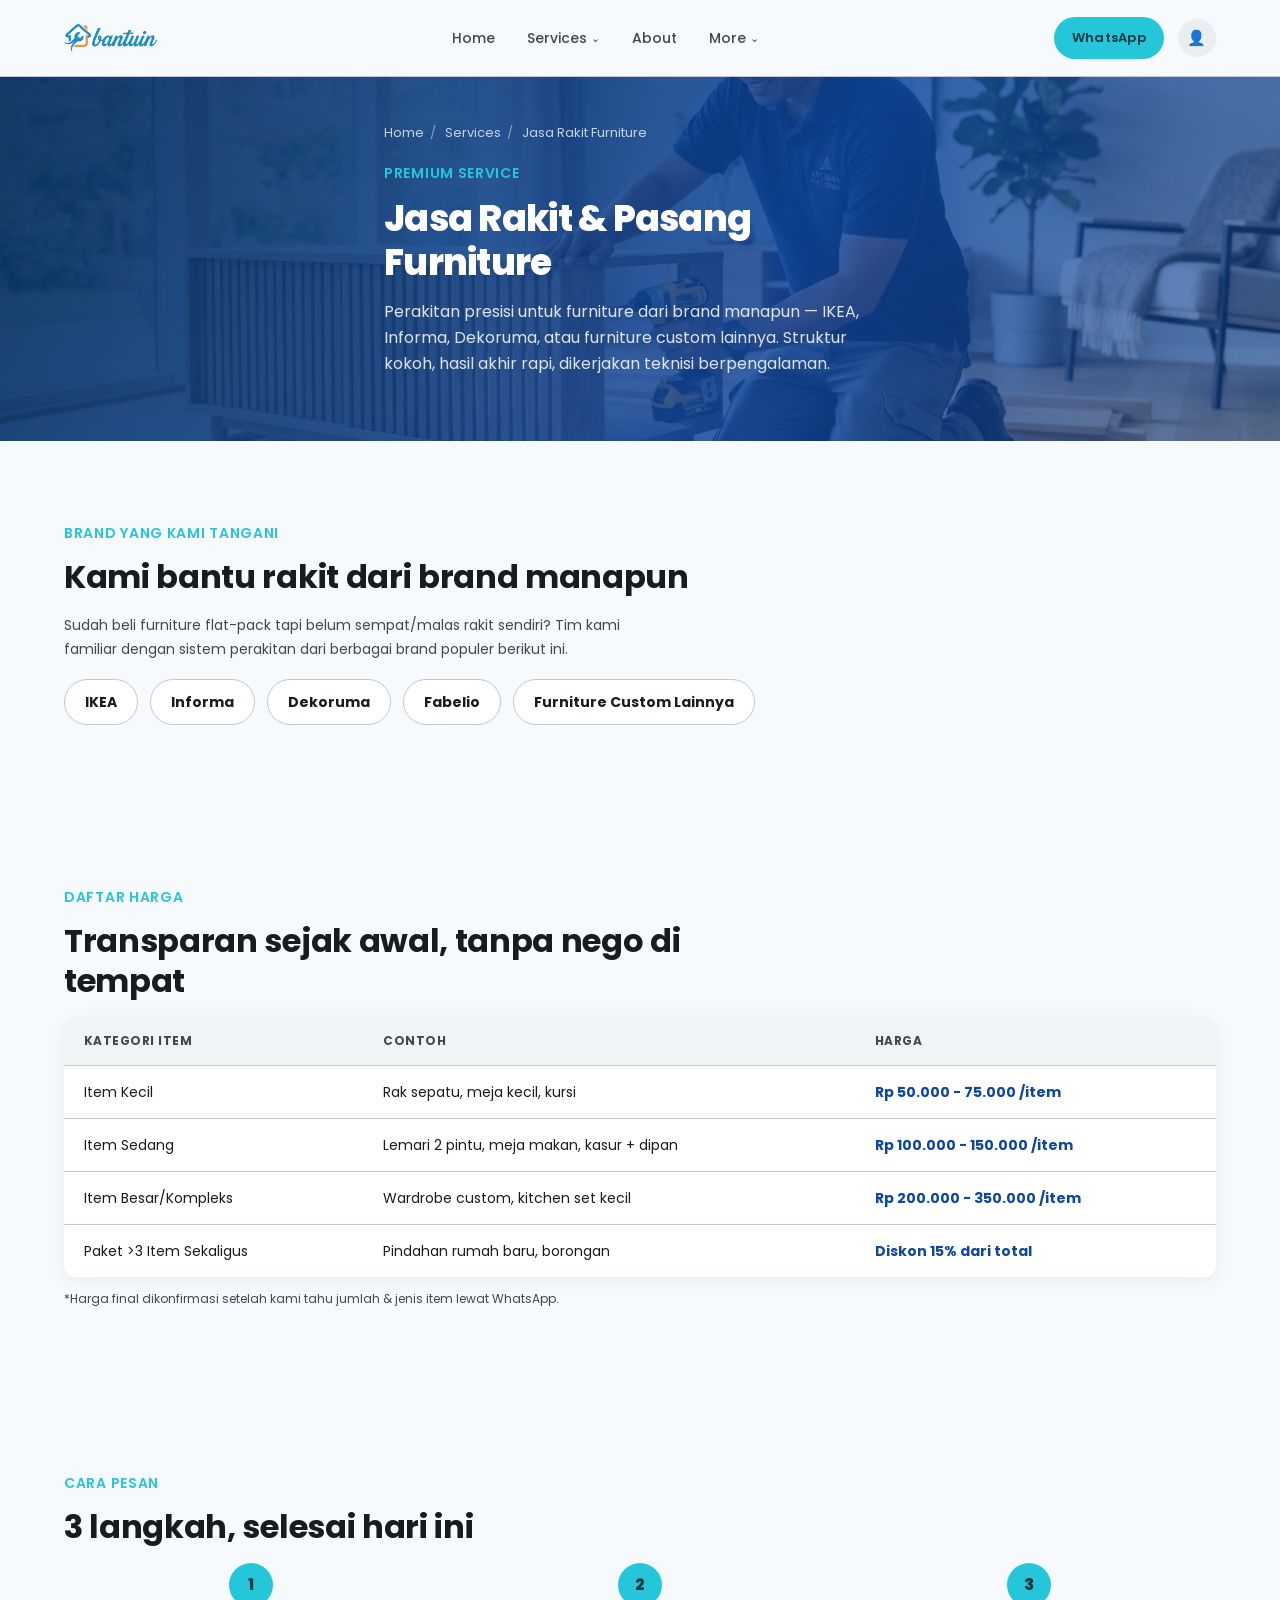
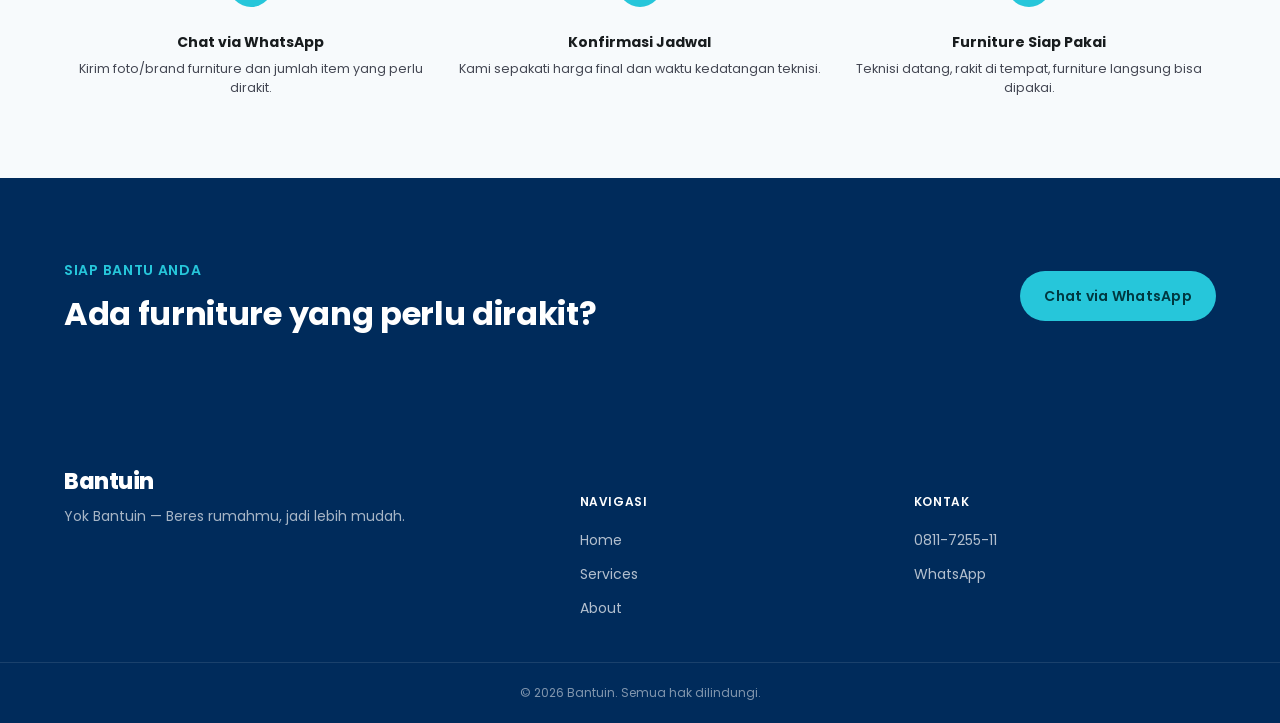
==== commit b8a921d7: "Add files via upload" ====
--- a/jasa-rakit.html
+++ b/jasa-rakit.html
@@ -2,6 +2,7 @@
 <html lang="id">
 <head>
 <meta charset="UTF-8" />
+<meta name="google-site-verification" content="ozTTkpr_gY9t38rBK1VGqjnLf-xlCZxVvriw3OJmGcU" />
 <meta name="viewport" content="width=device-width, initial-scale=1.0" />
 <title>Jasa Rakit Furniture — Bantuin</title>
 <meta name="description" content="Jasa rakit & pasang furniture presisi untuk brand apapun (IKEA, Informa, Dekoruma, Fabelio) di BSD & Tangerang. Harga mulai Rp50rb, teknisi berpengalaman." />
@@ -39,7 +40,7 @@
     </nav>
     <div class="header-actions">
       <a class="btn btn-wa" href="https://wa.me/62811725511" target="_blank" rel="noopener">
-        WhatsApp <span class="arrow">→</span>
+        WhatsApp
       </a>
       <a class="icon-btn" href="#" aria-label="Akun">👤</a>
     </div>
@@ -156,7 +157,7 @@
           <h2 class="section-title cta-final-title">Ada furniture yang perlu dirakit?</h2>
         </div>
         <a class="btn btn-primary" href="https://wa.me/62811725511?text=Halo%20Bantuin%2C%20saya%20mau%20tanya%20jasa%20rakit%20furniture" target="_blank" rel="noopener">
-          Chat via WhatsApp <span class="arrow">→</span>
+          Chat via WhatsApp
         </a>
       </div>
     </section>
@@ -177,8 +178,8 @@
     </div>
     <div class="footer-col">
       <h5>Kontak</h5>
-      <a href="tel:+62811725511">📞 0811-7255-11</a>
-      <a href="https://wa.me/62811725511">💬 WhatsApp</a>
+      <a href="tel:+62811725511">0811-7255-11</a>
+      <a href="https://wa.me/62811725511">WhatsApp</a>
     </div>
   </div>
   <div class="footer-bottom">© 2026 Bantuin. Semua hak dilindungi.</div>
